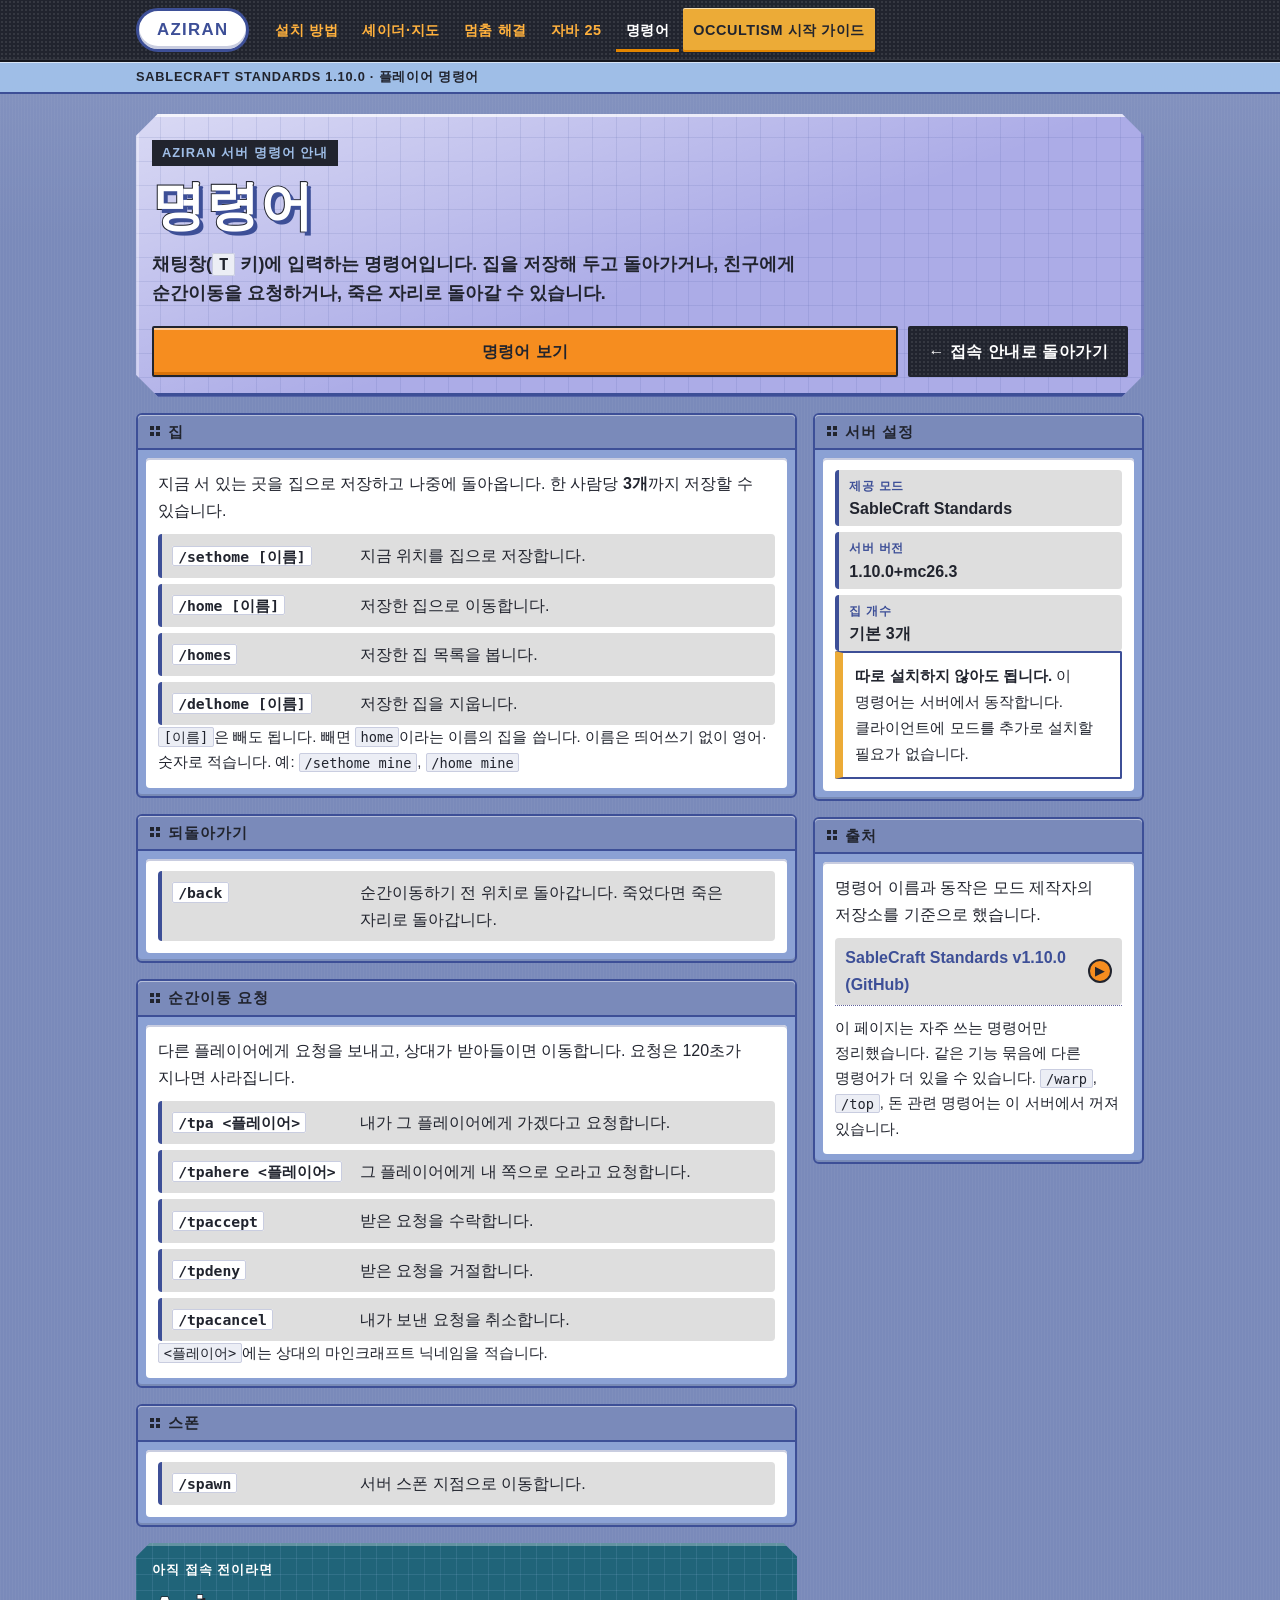
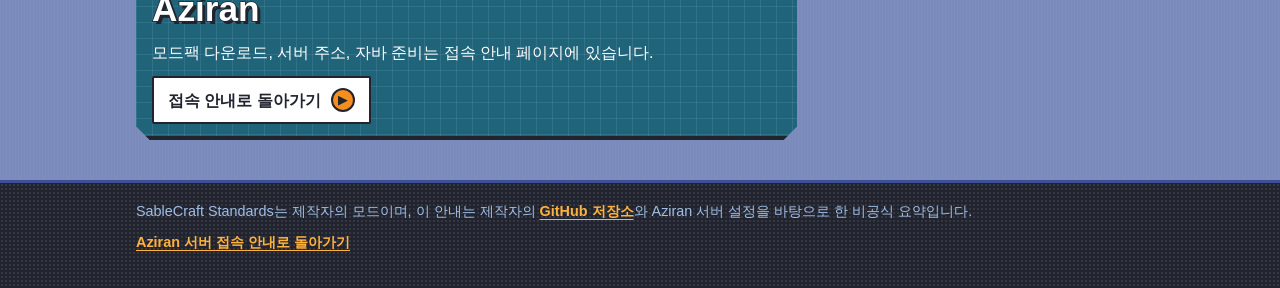
==== site/commands.html @ e2da3e11 "Add player command guide to site" ====
<!DOCTYPE html>
<html lang="ko">
<head>
<meta charset="utf-8">
<meta name="viewport" content="width=device-width, initial-scale=1">
<title>명령어 안내 · Aziran 마인크래프트 서버</title>
<meta name="description" content="Aziran 서버에서 쓸 수 있는 플레이어 명령어. 집 저장과 이동, 이전 위치와 사망 지점 복귀, 순간이동 요청, 스폰 이동.">
<meta name="color-scheme" content="light">
<link rel="stylesheet" href="styles.css">
<link rel="icon" href="data:image/svg+xml,%3Csvg xmlns='http://www.w3.org/2000/svg' viewBox='0 0 16 16'%3E%3Crect width='16' height='16' fill='%2321242e'/%3E%3Crect x='2' y='9' width='12' height='5' fill='%237a8aba'/%3E%3Crect x='6' y='4' width='4' height='5' fill='%23f68d1f'/%3E%3C/svg%3E">
</head>
<body>

<a class="skip-link" href="#homes">명령어 목록으로 건너뛰기</a>

<header class="masthead">
  <div class="topbar">
    <div class="wrap topbar-inner">
      <a class="logo-pill" href="index.html">AZIRAN</a>
      <nav aria-label="주요 메뉴">
        <ul class="nav-list">
          <li><a href="index.html#steps">설치 방법</a></li>
          <li><a href="index.html#extras">셰이더·지도</a></li>
          <li><a href="index.html#keys">멈춤 해결</a></li>
          <li><a href="index.html#java">자바 25</a></li>
          <li><a href="commands.html" aria-current="page">명령어</a></li>
          <li class="nav-feature"><a href="occultism.html">Occultism 시작 가이드</a></li>
        </ul>
      </nav>
    </div>
  </div>
  <div class="substrip">
    <div class="wrap"><p>SableCraft Standards 1.10.0 · 플레이어 명령어</p></div>
  </div>
</header>

<main class="wrap layout">

  <section class="hero-panel chamfer" aria-labelledby="hero-title">
    <p class="eyebrow">Aziran 서버 명령어 안내</p>
    <h1 class="hero-title hero-title-ko" id="hero-title">명령어</h1>
    <p class="hero-lede">채팅창(<code>T</code> 키)에 입력하는 명령어입니다. 집을 저장해 두고 돌아가거나, 친구에게 순간이동을 요청하거나, 죽은 자리로 돌아갈 수 있습니다.</p>
    <div class="cta-row">
      <a class="btn btn-primary" href="#homes">명령어 보기</a>
      <a class="btn btn-quiet" href="index.html">← 접속 안내로 돌아가기</a>
    </div>
  </section>

  <aside class="rail" aria-label="명령어 정보와 출처">

    <section class="panel" aria-labelledby="info-title">
      <h2 class="panel-head" id="info-title">서버 설정</h2>
      <div class="panel-body">
        <dl class="spec-grid">
          <div class="spec">
            <dt>제공 모드</dt>
            <dd>SableCraft Standards</dd>
          </div>
          <div class="spec">
            <dt>서버 버전</dt>
            <dd>1.10.0+mc26.3</dd>
          </div>
          <div class="spec">
            <dt>집 개수</dt>
            <dd>기본 3개</dd>
          </div>
        </dl>
        <p class="note">
          <strong>따로 설치하지 않아도 됩니다.</strong> 이 명령어는 서버에서 동작합니다. 클라이언트에 모드를 추가로 설치할 필요가 없습니다.
        </p>
      </div>
    </section>

    <section class="panel" aria-labelledby="sources-title">
      <h2 class="panel-head" id="sources-title">출처</h2>
      <div class="panel-body">
        <p>명령어 이름과 동작은 모드 제작자의 저장소를 기준으로 했습니다.</p>
        <ul class="quick-links">
          <li><a href="https://github.com/Sablednah/SableCraft-Standards/tree/v1.10.0">SableCraft Standards v1.10.0 (GitHub) <span class="arrow" aria-hidden="true">▶</span></a></li>
        </ul>
        <p class="hint dotted">이 페이지는 자주 쓰는 명령어만 정리했습니다. 같은 기능 묶음에 다른 명령어가 더 있을 수 있습니다. <code>/warp</code>, <code>/top</code>, 돈 관련 명령어는 이 서버에서 꺼져 있습니다.</p>
      </div>
    </section>

  </aside>

  <div class="content">

    <section class="panel" id="homes" aria-labelledby="homes-title">
      <h2 class="panel-head" id="homes-title">집</h2>
      <div class="panel-body">
        <p>지금 서 있는 곳을 집으로 저장하고 나중에 돌아옵니다. 한 사람당 <strong>3개</strong>까지 저장할 수 있습니다.</p>
        <dl class="cmd-list">
          <div class="cmd">
            <dt><code>/sethome [이름]</code></dt>
            <dd>지금 위치를 집으로 저장합니다.</dd>
          </div>
          <div class="cmd">
            <dt><code>/home [이름]</code></dt>
            <dd>저장한 집으로 이동합니다.</dd>
          </div>
          <div class="cmd">
            <dt><code>/homes</code></dt>
            <dd>저장한 집 목록을 봅니다.</dd>
          </div>
          <div class="cmd">
            <dt><code>/delhome [이름]</code></dt>
            <dd>저장한 집을 지웁니다.</dd>
          </div>
        </dl>
        <p class="hint"><code>[이름]</code>은 빼도 됩니다. 빼면 <code>home</code>이라는 이름의 집을 씁니다. 이름은 띄어쓰기 없이 영어·숫자로 적습니다. 예: <code>/sethome mine</code>, <code>/home mine</code></p>
      </div>
    </section>

    <section class="panel" id="back" aria-labelledby="back-title">
      <h2 class="panel-head" id="back-title">되돌아가기</h2>
      <div class="panel-body">
        <dl class="cmd-list">
          <div class="cmd">
            <dt><code>/back</code></dt>
            <dd>순간이동하기 전 위치로 돌아갑니다. 죽었다면 죽은 자리로 돌아갑니다.</dd>
          </div>
        </dl>
      </div>
    </section>

    <section class="panel" id="tpa" aria-labelledby="tpa-title">
      <h2 class="panel-head" id="tpa-title">순간이동 요청</h2>
      <div class="panel-body">
        <p>다른 플레이어에게 요청을 보내고, 상대가 받아들이면 이동합니다. 요청은 120초가 지나면 사라집니다.</p>
        <dl class="cmd-list">
          <div class="cmd">
            <dt><code>/tpa &lt;플레이어&gt;</code></dt>
            <dd>내가 그 플레이어에게 가겠다고 요청합니다.</dd>
          </div>
          <div class="cmd">
            <dt><code>/tpahere &lt;플레이어&gt;</code></dt>
            <dd>그 플레이어에게 내 쪽으로 오라고 요청합니다.</dd>
          </div>
          <div class="cmd">
            <dt><code>/tpaccept</code></dt>
            <dd>받은 요청을 수락합니다.</dd>
          </div>
          <div class="cmd">
            <dt><code>/tpdeny</code></dt>
            <dd>받은 요청을 거절합니다.</dd>
          </div>
          <div class="cmd">
            <dt><code>/tpacancel</code></dt>
            <dd>내가 보낸 요청을 취소합니다.</dd>
          </div>
        </dl>
        <p class="hint"><code>&lt;플레이어&gt;</code>에는 상대의 마인크래프트 닉네임을 적습니다.</p>
      </div>
    </section>

    <section class="panel" id="spawn" aria-labelledby="spawn-title">
      <h2 class="panel-head" id="spawn-title">스폰</h2>
      <div class="panel-body">
        <dl class="cmd-list">
          <div class="cmd">
            <dt><code>/spawn</code></dt>
            <dd>서버 스폰 지점으로 이동합니다.</dd>
          </div>
        </dl>
      </div>
    </section>

    <section class="promo chamfer" aria-labelledby="back-home-title">
      <p class="promo-label">아직 접속 전이라면</p>
      <h2 class="promo-title" id="back-home-title">Aziran</h2>
      <p>모드팩 다운로드, 서버 주소, 자바 준비는 접속 안내 페이지에 있습니다.</p>
      <a class="promo-link" href="index.html">접속 안내로 돌아가기 <span class="arrow" aria-hidden="true">▶</span></a>
    </section>

  </div>

</main>

<footer class="site-footer">
  <div class="wrap">
    <p>
      SableCraft Standards는 제작자의 모드이며, 이 안내는 제작자의
      <a href="https://github.com/Sablednah/SableCraft-Standards/tree/v1.10.0">GitHub 저장소</a>와 Aziran 서버 설정을 바탕으로 한 비공식 요약입니다.
    </p>
    <p><a href="index.html">Aziran 서버 접속 안내로 돌아가기</a></p>
  </div>
</footer>

</body>
</html>
---- site/styles.css ----
/* Aziran join guide — Y2K console chrome: periwinkle beveled plates, carbon dotted
   command bars, and amber/orange used only for "go here" cues. See root DESIGN.md. */

:root {
  color-scheme: light;

  --signal:        #f68d1f;
  --signal-deep:   #d9730a;
  --amber:         #ecab37;
  --nav-gold:      #e48600;
  --nav-gold-lit:  #ffb13d;
  --canvas:        #7a8aba;
  --canvas-soft:   #9fbee7;
  --lavender:      #acace7;
  --ice:           #c0d5e6;
  --periwinkle:    #8ba1d4;
  --chrome-indigo: #3d4f97;
  --muted-indigo:  #60619c;
  --platinum:      #dedede;
  --surface:       #ffffff;
  --carbon:        #21242e;
  --carbon-deep:   #15171e;
  --hairline:      #5a5f8c;
  --ink:           #21242e;
  --ink-soft:      #3d4f97;
  --teal:          #206479;
  --alert:         #b3000e;

  --gutter: 16px;
  --measure: 1040px;
  --chamfer: 14px;

  --bevel: inset 0 1px 0 rgba(255, 255, 255, 0.55), inset 0 -2px 0 rgba(33, 36, 46, 0.18);
  --dots: radial-gradient(rgba(255, 255, 255, 0.09) 1px, transparent 1.4px);
}

*, *::before, *::after { box-sizing: border-box; }

html { -webkit-text-size-adjust: 100%; }

body {
  margin: 0;
  min-width: 0;
  background-color: var(--canvas);
  background-image:
    linear-gradient(180deg, rgba(255, 255, 255, 0.10), rgba(255, 255, 255, 0) 240px),
    repeating-linear-gradient(90deg, rgba(255, 255, 255, 0.035) 0 1px, transparent 1px 3px);
  color: var(--ink);
  font-family: Arial, "Apple SD Gothic Neo", "Malgun Gothic", "Noto Sans KR",
               "Pretendard", "Segoe UI", system-ui, sans-serif;
  font-size: 16px;
  line-height: 1.7;
  word-break: keep-all;
  overflow-wrap: anywhere;
}

code {
  font-family: ui-monospace, "SFMono-Regular", "Consolas", "DejaVu Sans Mono", monospace;
  font-size: 0.92em;
  background: #eceef5;
  border: 1px solid #c9cde0;
  border-radius: 2px;
  padding: 0.05em 0.35em;
}

a {
  color: var(--ink-soft);
  font-weight: 700;
  text-decoration-thickness: 1px;
  text-underline-offset: 3px;
}
a:hover { color: var(--carbon); text-decoration-thickness: 2px; }

:focus-visible {
  outline: 3px solid var(--carbon);
  outline-offset: 2px;
  box-shadow: 0 0 0 6px var(--amber);
}

.wrap {
  width: 100%;
  max-width: var(--measure);
  margin-inline: auto;
  padding-inline: var(--gutter);
}

.skip-link {
  position: absolute;
  left: -9999px;
  top: 0;
  z-index: 10;
  background: var(--amber);
  color: var(--carbon);
  padding: 10px 14px;
  font-weight: 700;
}
.skip-link:focus { left: 8px; top: 8px; }

.chamfer {
  clip-path: polygon(var(--chamfer) 0, calc(100% - var(--chamfer)) 0, 100% var(--chamfer),
                     100% calc(100% - var(--chamfer)), calc(100% - var(--chamfer)) 100%,
                     var(--chamfer) 100%, 0 calc(100% - var(--chamfer)), 0 var(--chamfer));
}

/* ---------- command bar + sub strip ---------- */

.topbar {
  background-color: var(--carbon);
  background-image: var(--dots);
  background-size: 4px 4px;
  border-bottom: 2px solid var(--carbon-deep);
  box-shadow: inset 0 -1px 0 rgba(255, 255, 255, 0.08);
}

.topbar-inner {
  display: flex;
  flex-wrap: wrap;
  align-items: center;
  gap: 8px 16px;
  padding-block: 8px;
}

.topbar :focus-visible { outline-color: var(--amber); box-shadow: 0 0 0 6px var(--carbon-deep); }

.logo-pill {
  display: inline-flex;
  align-items: center;
  min-height: 44px;
  padding: 4px 18px;
  background: var(--surface);
  border: 3px solid var(--chrome-indigo);
  border-radius: 9999px;
  box-shadow: inset 0 -3px 0 #c9cde0;
  color: var(--chrome-indigo);
  font-family: "Arial Black", Arial, sans-serif;
  font-weight: 900;
  font-size: 1.05rem;
  letter-spacing: 0.08em;
  text-decoration: none;
}
.logo-pill:hover { color: var(--carbon); }

.nav-list {
  display: flex;
  flex-wrap: wrap;
  gap: 2px 4px;
  margin: 0;
  padding: 0;
  list-style: none;
}

.nav-list a {
  display: inline-flex;
  align-items: center;
  min-height: 44px;
  padding: 4px 10px;
  color: var(--nav-gold-lit);
  font-size: 0.9rem;
  letter-spacing: 0.04em;
  text-decoration: none;
  text-transform: uppercase;
}
.nav-list a:hover { color: var(--surface); text-decoration: underline; }
.nav-list a[aria-current="page"] {
  color: var(--surface);
  box-shadow: inset 0 -3px 0 var(--nav-gold);
}

.nav-list .nav-feature a {
  color: var(--carbon);
  background: var(--amber);
  border-radius: 2px;
  box-shadow: inset 0 1px 0 rgba(255, 255, 255, 0.6), inset 0 -2px 0 var(--nav-gold);
}
.nav-list .nav-feature a:hover { background: var(--nav-gold-lit); color: var(--carbon); text-decoration: none; }
.nav-list .nav-feature a[aria-current="page"] { background: var(--surface); }

.substrip {
  background: var(--canvas-soft);
  border-bottom: 2px solid var(--chrome-indigo);
  box-shadow: inset 0 1px 0 rgba(255, 255, 255, 0.6);
}
.substrip p {
  margin: 0;
  padding-block: 4px;
  font-size: 0.8rem;
  font-weight: 700;
  letter-spacing: 0.06em;
  text-transform: uppercase;
  color: var(--carbon);
}

/* ---------- page grid ---------- */

main { padding-block: 20px 8px; }

.layout {
  display: grid;
  gap: 16px;
  grid-template-columns: minmax(0, 1fr);
  grid-template-areas: "hero" "rail" "content";
}
.hero-panel { grid-area: hero; }
.rail       { grid-area: rail; }
.content    { grid-area: content; }

.content, .rail {
  display: grid;
  gap: 16px;
  align-content: start;
  min-width: 0;
}

@media (min-width: 820px) {
  .layout {
    grid-template-columns: minmax(0, 2fr) minmax(0, 1fr);
    grid-template-areas: "hero hero" "content rail";
  }
}

/* ---------- hero plate ---------- */

.hero-panel {
  --chamfer: 22px;
  position: relative;
  padding: 24px 16px 20px;
  background-color: var(--lavender);
  background-image:
    linear-gradient(90deg, rgba(61, 79, 151, 0.12) 1px, transparent 1px),
    linear-gradient(0deg, rgba(61, 79, 151, 0.12) 1px, transparent 1px),
    linear-gradient(160deg, rgba(255, 255, 255, 0.55), rgba(255, 255, 255, 0) 55%);
  background-size: 24px 24px, 24px 24px, 100% 100%;
  box-shadow: inset 0 3px 0 rgba(255, 255, 255, 0.7), inset 0 -4px 0 var(--chrome-indigo),
              inset 3px 0 0 rgba(255, 255, 255, 0.35), inset -3px 0 0 rgba(61, 79, 151, 0.45);
}
.hero-panel-occult { background-color: var(--ice); }

.eyebrow {
  display: inline-block;
  margin: 0 0 10px;
  padding: 2px 10px;
  background: var(--carbon);
  color: var(--canvas-soft);
  font-size: 0.8rem;
  font-weight: 700;
  letter-spacing: 0.08em;
  text-transform: uppercase;
}

.hero-title {
  margin: 0;
  font-family: "Arial Black", Arial, sans-serif;
  font-weight: 900;
  font-size: clamp(2.6rem, 12vw, 4.4rem);
  line-height: 1.02;
  letter-spacing: 0.02em;
  color: var(--surface);
  -webkit-text-stroke: 2px var(--carbon);
  paint-order: stroke fill;
  text-shadow: 4px 4px 0 var(--chrome-indigo);
}
.hero-title-ko {
  font-size: clamp(2rem, 8.5vw, 3.3rem);
  line-height: 1.15;
}

.hero-lede {
  margin: 14px 0 18px;
  max-width: 38em;
  font-size: clamp(1rem, 3.6vw, 1.12rem);
  font-weight: 700;
  line-height: 1.6;
  color: var(--carbon);
}

.hero-grid {
  display: grid;
  gap: 12px;
}
@media (min-width: 820px) {
  .hero-grid { grid-template-columns: minmax(0, 1.1fr) minmax(0, 1fr); align-items: start; }
}

/* ---------- address + buttons ---------- */

.address {
  display: flex;
  flex-wrap: wrap;
  align-items: center;
  gap: 8px 12px;
  padding: 12px;
  background: var(--surface);
  border: 2px solid var(--chrome-indigo);
  border-radius: 4px;
  box-shadow: inset 0 2px 0 #c9cde0;
}

.address-label {
  font-size: 0.8rem;
  font-weight: 700;
  letter-spacing: 0.06em;
  color: var(--ink-soft);
}

.address-value {
  font-size: clamp(1.15rem, 5vw, 1.5rem);
  font-weight: 700;
  color: var(--carbon);
  background: none;
  border: 0;
  padding: 0;
}

.copy-btn { margin-inline-start: auto; }

.copy-status {
  margin: 6px 2px 0;
  min-height: 1.6em;
  font-size: 0.92rem;
  font-weight: 700;
  color: var(--carbon);
}
.copy-status[data-state="ok"]   { color: var(--teal); }
.copy-status[data-state="fail"] { color: var(--alert); }

.cta-row {
  display: flex;
  flex-wrap: wrap;
  gap: 10px;
}

.btn {
  display: inline-flex;
  flex-direction: column;
  align-items: center;
  justify-content: center;
  gap: 2px;
  min-height: 48px;
  padding: 10px 18px;
  border: 2px solid var(--carbon);
  border-radius: 2px;
  font: inherit;
  font-weight: 700;
  letter-spacing: 0.03em;
  text-align: center;
  text-decoration: none;
  cursor: pointer;
}
.btn:active { transform: translateY(1px); }

.btn-primary {
  flex: 1 1 15rem;
  background: var(--signal);
  color: var(--carbon);
  box-shadow: inset 0 2px 0 rgba(255, 255, 255, 0.55), inset 0 -3px 0 var(--signal-deep);
}
.btn-primary:hover { background: var(--nav-gold-lit); color: var(--carbon); }

.btn-sub {
  font-size: 0.78rem;
  font-weight: 400;
  word-break: break-all;
}

.btn-quiet {
  flex: 0 1 auto;
  background: var(--carbon);
  background-image: var(--dots);
  background-size: 4px 4px;
  color: var(--surface);
}
.btn-quiet:hover { background-color: var(--chrome-indigo); color: var(--surface); }

.btn-ghost {
  min-height: 44px;
  padding: 8px 14px;
  background: var(--amber);
  color: var(--carbon);
  box-shadow: inset 0 2px 0 rgba(255, 255, 255, 0.55), inset 0 -3px 0 var(--nav-gold);
}
.btn-ghost:hover { background: var(--nav-gold-lit); }

.arrow {
  display: inline-grid;
  place-items: center;
  flex: none;
  width: 24px;
  height: 24px;
  border-radius: 9999px;
  background: var(--signal);
  border: 2px solid var(--carbon);
  color: var(--carbon);
  font-size: 0.8rem;
  line-height: 1;
}

/* ---------- panels ---------- */

.panel {
  background: var(--periwinkle);
  border: 2px solid var(--chrome-indigo);
  border-radius: 6px;
  box-shadow: var(--bevel);
  min-width: 0;
}

.panel-head {
  display: flex;
  align-items: center;
  gap: 8px;
  margin: 0;
  padding: 6px 12px;
  background: var(--canvas);
  border-bottom: 2px solid var(--chrome-indigo);
  border-radius: 4px 4px 0 0;
  box-shadow: inset 0 1px 0 rgba(255, 255, 255, 0.45);
  color: var(--carbon);
  font-size: 0.95rem;
  font-weight: 700;
  letter-spacing: 0.06em;
  line-height: 1.4;
  text-transform: uppercase;
}
.panel-head::before {
  content: "";
  flex: none;
  width: 10px;
  height: 10px;
  background:
    linear-gradient(var(--carbon) 0 0) 0 0 / 4px 4px no-repeat,
    linear-gradient(var(--carbon) 0 0) 6px 0 / 4px 4px no-repeat,
    linear-gradient(var(--carbon) 0 0) 0 6px / 4px 4px no-repeat,
    linear-gradient(var(--carbon) 0 0) 6px 6px / 4px 4px no-repeat;
}

.panel-body {
  margin: 8px;
  padding: 12px;
  background: var(--surface);
  border-radius: 4px;
  box-shadow: inset 0 2px 0 #c9cde0;
}
.panel-body > :first-child { margin-top: 0; }
.panel-body > :last-child  { margin-bottom: 0; }
.panel-body p { margin: 0 0 10px; }

/* ---------- specs rail ---------- */

.spec-grid {
  display: grid;
  grid-template-columns: repeat(auto-fit, minmax(140px, 1fr));
  gap: 6px;
  margin: 0;
}
@media (min-width: 820px) {
  .spec-grid { grid-template-columns: minmax(0, 1fr); }
}

.spec {
  display: grid;
  grid-template-columns: minmax(0, 1fr);
  padding: 6px 10px;
  background: var(--platinum);
  border-radius: 4px;
  border-left: 4px solid var(--chrome-indigo);
}
.spec dt {
  font-size: 0.78rem;
  font-weight: 700;
  letter-spacing: 0.05em;
  color: var(--ink-soft);
}
.spec dd {
  margin: 0;
  font-weight: 700;
  line-height: 1.45;
}

.quick-links {
  display: grid;
  gap: 6px;
  margin: 0;
  padding: 0;
  list-style: none;
}
.quick-links a {
  display: flex;
  align-items: center;
  justify-content: space-between;
  gap: 8px;
  min-height: 44px;
  padding: 6px 10px;
  background: var(--platinum);
  border-radius: 4px;
  color: var(--ink-soft);
  text-decoration: none;
}
.quick-links a:hover { background: var(--ice); color: var(--carbon); }

/* ---------- notes ---------- */

.note {
  margin: 12px 0 0;
  padding: 10px 12px;
  background: var(--surface);
  border: 2px solid var(--chrome-indigo);
  border-left: 8px solid var(--amber);
  border-radius: 2px;
  font-size: 0.95rem;
}
.note strong { color: var(--carbon); }
.hero-panel .note { margin-top: 0; }

.dotted { border-top: 1px dotted var(--muted-indigo); padding-top: 10px; }

/* ---------- steps ---------- */

.step-list {
  display: grid;
  gap: 8px;
  margin: 0;
  padding: 0;
  list-style: none;
}

.step {
  padding: 12px;
  background: var(--platinum);
  border-radius: 4px;
  box-shadow: inset 0 1px 0 rgba(255, 255, 255, 0.8), inset 0 -2px 0 #bfc2cf;
}

.step-title {
  display: flex;
  align-items: center;
  gap: 10px;
  margin: 0 0 8px;
  font-size: clamp(1.05rem, 4.2vw, 1.18rem);
  line-height: 1.4;
  color: var(--carbon);
}

.step-num {
  flex: none;
  display: grid;
  place-items: center;
  width: 34px;
  height: 34px;
  background: var(--carbon);
  background-image: var(--dots);
  background-size: 4px 4px;
  color: var(--amber);
  border-radius: 2px;
  font-family: "Arial Black", Arial, sans-serif;
  font-size: 1.05rem;
}

.substeps {
  display: grid;
  gap: 4px;
  margin: 0;
  padding-inline-start: 1.4em;
}

/* ---------- command list ---------- */

.cmd-list {
  display: grid;
  gap: 6px;
  margin: 0;
}
.cmd {
  display: grid;
  gap: 2px 12px;
  padding: 8px 10px;
  background: var(--platinum);
  border-radius: 4px;
  border-left: 4px solid var(--chrome-indigo);
}
@media (min-width: 560px) {
  .cmd { grid-template-columns: minmax(11em, auto) minmax(0, 1fr); align-items: baseline; }
}
.cmd dt { font-weight: 700; }
.cmd dt code { background: var(--surface); }
.cmd dd { margin: 0; }

.hint, .links {
  margin: 10px 0 0;
  font-size: 0.93rem;
}
.links { border-top: 1px dotted var(--muted-indigo); padding-top: 8px; }

.shot {
  margin: 8px 0 4px;
  padding: 6px;
  max-width: 624px;
  background: var(--carbon);
  background-image: var(--dots);
  background-size: 4px 4px;
  border: 2px solid var(--chrome-indigo);
  border-radius: 2px;
  box-shadow: var(--bevel);
}
.shot img {
  display: block;
  width: 100%;
  height: auto;
  border: 1px solid var(--carbon-deep);
}
.shot figcaption {
  margin-top: 6px;
  font-size: 0.85rem;
  color: var(--amber);
}

/* ---------- promo card (Occultism link) ---------- */

.promo {
  display: grid;
  gap: 10px;
  padding: 16px;
  background-color: var(--teal);
  background-image:
    linear-gradient(90deg, rgba(159, 190, 231, 0.14) 1px, transparent 1px),
    linear-gradient(0deg, rgba(159, 190, 231, 0.14) 1px, transparent 1px);
  background-size: 16px 16px;
  box-shadow: inset 0 3px 0 rgba(255, 255, 255, 0.3), inset 0 -4px 0 var(--carbon);
  color: var(--surface);
}
.promo-label {
  margin: 0;
  font-size: 0.8rem;
  font-weight: 700;
  letter-spacing: 0.08em;
  text-transform: uppercase;
  color: var(--surface);
}
.promo-title {
  margin: 0;
  font-family: "Arial Black", Arial, sans-serif;
  font-weight: 900;
  font-size: clamp(1.6rem, 6vw, 2.2rem);
  line-height: 1.1;
  color: var(--surface);
  -webkit-text-stroke: 1.5px var(--carbon);
  paint-order: stroke fill;
  text-shadow: 3px 3px 0 var(--carbon);
}
.promo p { margin: 0; }
.promo-link {
  display: inline-flex;
  align-items: center;
  justify-self: start;
  gap: 10px;
  min-height: 48px;
  padding: 8px 14px;
  background: var(--surface);
  border: 2px solid var(--carbon);
  border-radius: 2px;
  color: var(--carbon);
  text-decoration: none;
}
.promo-link:hover { background: var(--amber); color: var(--carbon); }
.promo :focus-visible { outline-color: var(--surface); box-shadow: 0 0 0 6px var(--carbon); }

/* ---------- footer ---------- */

.site-footer {
  margin-top: 32px;
  padding-block: 16px 28px;
  background-color: var(--carbon);
  background-image: var(--dots);
  background-size: 4px 4px;
  border-top: 3px solid var(--chrome-indigo);
  color: var(--canvas-soft);
  font-size: 0.9rem;
}
.site-footer p { margin: 0 0 6px; }
.site-footer a { color: var(--nav-gold-lit); }
.site-footer a:hover { color: var(--surface); }
.site-footer code { background: var(--carbon-deep); border-color: var(--hairline); color: var(--surface); }
.site-footer :focus-visible { outline-color: var(--amber); box-shadow: 0 0 0 6px var(--carbon-deep); }

@media (prefers-reduced-motion: reduce) {
  *, *::before, *::after {
    animation-duration: 0.01ms !important;
    animation-iteration-count: 1 !important;
    transition-duration: 0.01ms !important;
  }
  .btn:active { transform: none; }
}
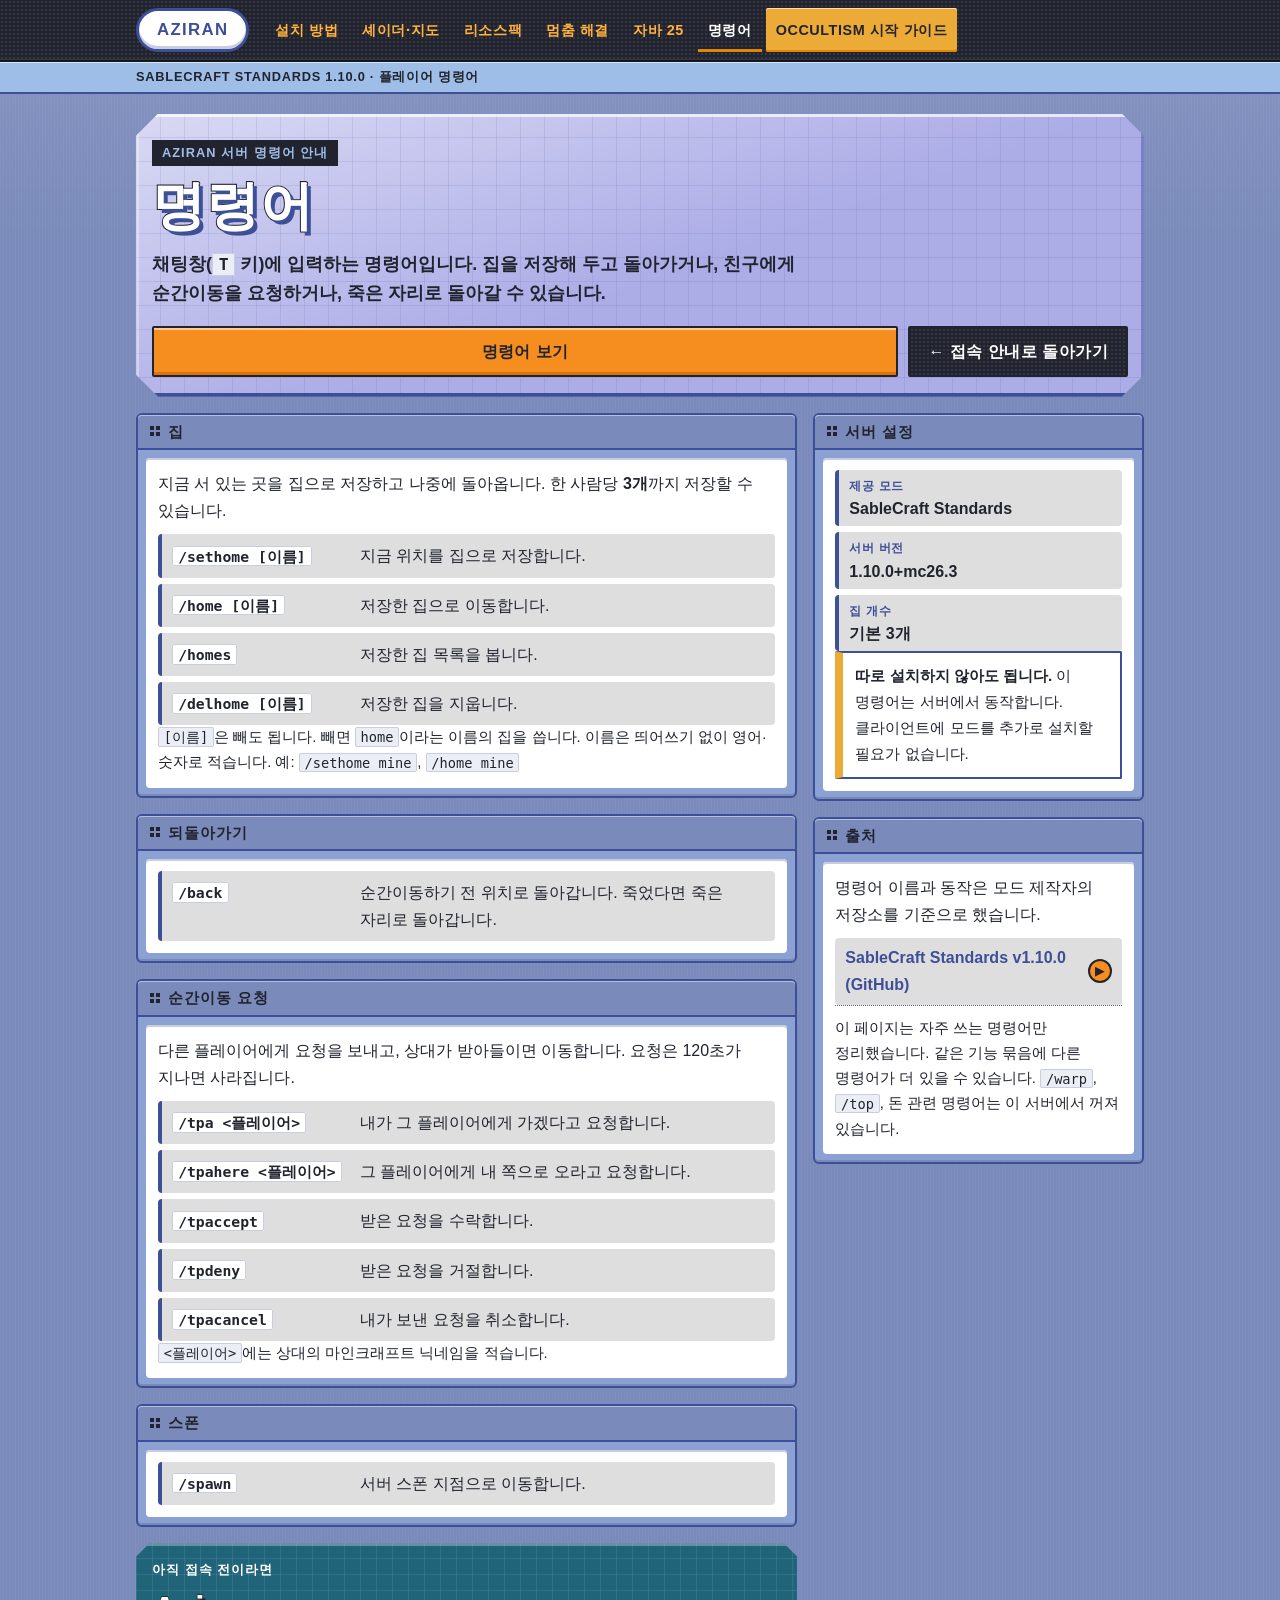
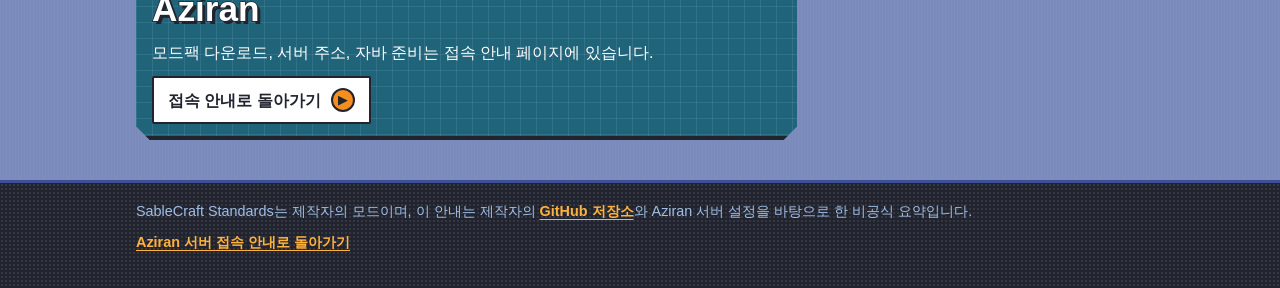
==== commit 50ed3f06: "Build client 1.1.7 with Korean translation and optional resource packs" ====
--- a/site/commands.html
+++ b/site/commands.html
@@ -21,6 +21,7 @@
         <ul class="nav-list">
           <li><a href="index.html#steps">설치 방법</a></li>
           <li><a href="index.html#extras">셰이더·지도</a></li>
+          <li><a href="index.html#resourcepacks">리소스팩</a></li>
           <li><a href="index.html#keys">멈춤 해결</a></li>
           <li><a href="index.html#java">자바 25</a></li>
           <li><a href="commands.html" aria-current="page">명령어</a></li>
--- a/site/styles.css
+++ b/site/styles.css
@@ -584,6 +584,18 @@
 .cmd dt code { background: var(--surface); }
 .cmd dd { margin: 0; }
 
+/* Default on/off marks for resource packs: amber badge for on, quiet outline for off. */
+.state-on, .state-off {
+  display: inline-block;
+  margin-inline-start: 6px;
+  padding: 0 6px;
+  border-radius: 2px;
+  font-size: 0.8rem;
+  vertical-align: 1px;
+}
+.state-on  { background: var(--amber); color: var(--carbon); border: 1px solid var(--carbon); }
+.state-off { background: var(--surface); color: var(--muted-indigo); border: 1px solid var(--muted-indigo); }
+
 .hint, .links {
   margin: 10px 0 0;
   font-size: 0.93rem;
@@ -613,7 +625,7 @@
   color: var(--amber);
 }
 
-/* ---------- promo card (Occultism link) ---------- */
+/* ---------- promo cards (Occultism, command guide) ---------- */
 
 .promo {
   display: grid;
@@ -662,6 +674,7 @@
 }
 .promo-link:hover { background: var(--amber); color: var(--carbon); }
 .promo :focus-visible { outline-color: var(--surface); box-shadow: 0 0 0 6px var(--carbon); }
+.promo-commands { background-color: var(--chrome-indigo); }
 
 /* ---------- footer ---------- */
 
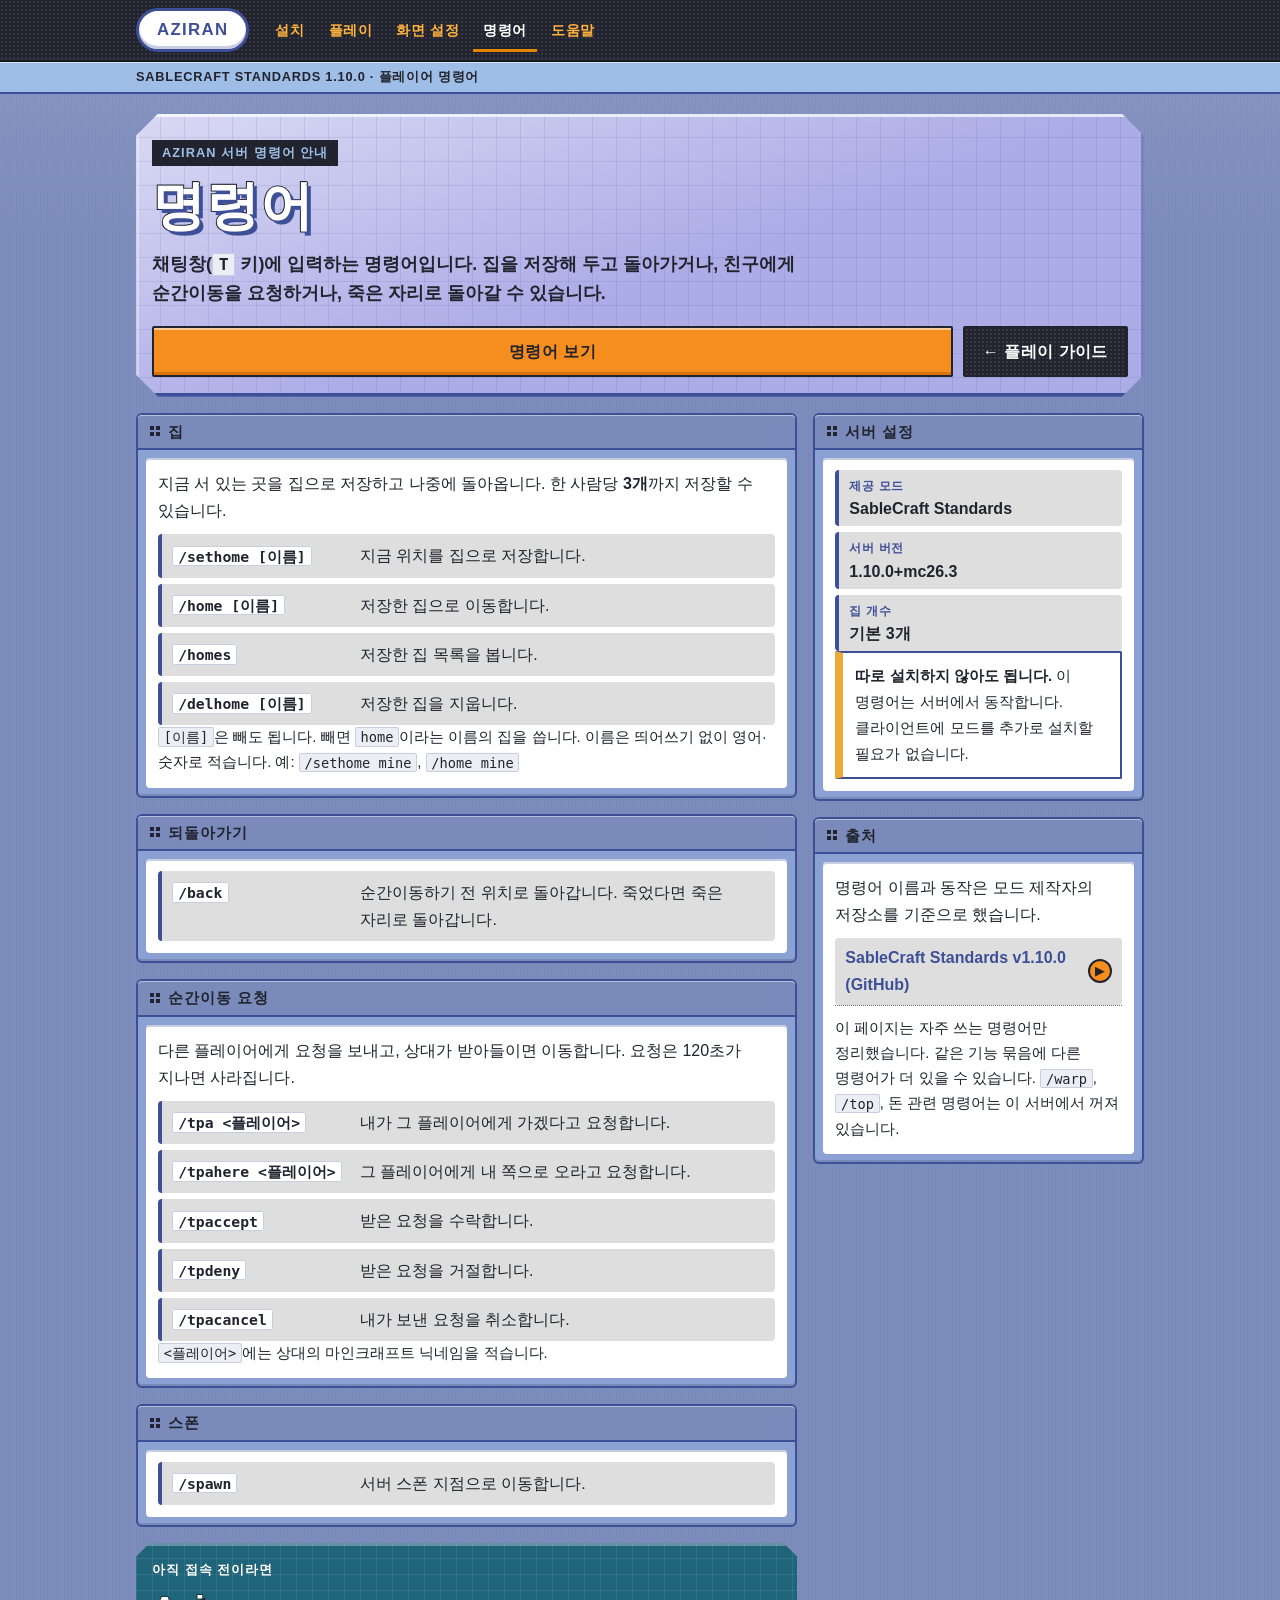
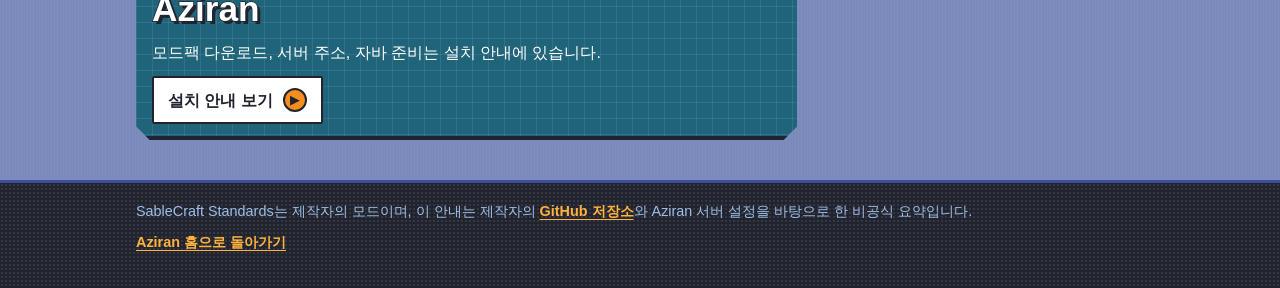
==== commit a313976e: "Organize the site into a concise home and illustrated player guides" ====
--- a/site/commands.html
+++ b/site/commands.html
@@ -19,13 +19,11 @@
       <a class="logo-pill" href="index.html">AZIRAN</a>
       <nav aria-label="주요 메뉴">
         <ul class="nav-list">
-          <li><a href="index.html#steps">설치 방법</a></li>
-          <li><a href="index.html#extras">셰이더·지도</a></li>
-          <li><a href="index.html#resourcepacks">리소스팩</a></li>
-          <li><a href="index.html#keys">멈춤 해결</a></li>
-          <li><a href="index.html#java">자바 25</a></li>
+          <li><a href="join.html">설치</a></li>
+          <li><a href="play.html">플레이</a></li>
+          <li><a href="visuals.html">화면 설정</a></li>
           <li><a href="commands.html" aria-current="page">명령어</a></li>
-          <li class="nav-feature"><a href="occultism.html">Occultism 시작 가이드</a></li>
+          <li><a href="help.html">도움말</a></li>
         </ul>
       </nav>
     </div>
@@ -43,47 +41,9 @@
     <p class="hero-lede">채팅창(<code>T</code> 키)에 입력하는 명령어입니다. 집을 저장해 두고 돌아가거나, 친구에게 순간이동을 요청하거나, 죽은 자리로 돌아갈 수 있습니다.</p>
     <div class="cta-row">
       <a class="btn btn-primary" href="#homes">명령어 보기</a>
-      <a class="btn btn-quiet" href="index.html">← 접속 안내로 돌아가기</a>
+      <a class="btn btn-quiet" href="play.html">← 플레이 가이드</a>
     </div>
   </section>
-
-  <aside class="rail" aria-label="명령어 정보와 출처">
-
-    <section class="panel" aria-labelledby="info-title">
-      <h2 class="panel-head" id="info-title">서버 설정</h2>
-      <div class="panel-body">
-        <dl class="spec-grid">
-          <div class="spec">
-            <dt>제공 모드</dt>
-            <dd>SableCraft Standards</dd>
-          </div>
-          <div class="spec">
-            <dt>서버 버전</dt>
-            <dd>1.10.0+mc26.3</dd>
-          </div>
-          <div class="spec">
-            <dt>집 개수</dt>
-            <dd>기본 3개</dd>
-          </div>
-        </dl>
-        <p class="note">
-          <strong>따로 설치하지 않아도 됩니다.</strong> 이 명령어는 서버에서 동작합니다. 클라이언트에 모드를 추가로 설치할 필요가 없습니다.
-        </p>
-      </div>
-    </section>
-
-    <section class="panel" aria-labelledby="sources-title">
-      <h2 class="panel-head" id="sources-title">출처</h2>
-      <div class="panel-body">
-        <p>명령어 이름과 동작은 모드 제작자의 저장소를 기준으로 했습니다.</p>
-        <ul class="quick-links">
-          <li><a href="https://github.com/Sablednah/SableCraft-Standards/tree/v1.10.0">SableCraft Standards v1.10.0 (GitHub) <span class="arrow" aria-hidden="true">▶</span></a></li>
-        </ul>
-        <p class="hint dotted">이 페이지는 자주 쓰는 명령어만 정리했습니다. 같은 기능 묶음에 다른 명령어가 더 있을 수 있습니다. <code>/warp</code>, <code>/top</code>, 돈 관련 명령어는 이 서버에서 꺼져 있습니다.</p>
-      </div>
-    </section>
-
-  </aside>
 
   <div class="content">
 
@@ -170,11 +130,49 @@
     <section class="promo chamfer" aria-labelledby="back-home-title">
       <p class="promo-label">아직 접속 전이라면</p>
       <h2 class="promo-title" id="back-home-title">Aziran</h2>
-      <p>모드팩 다운로드, 서버 주소, 자바 준비는 접속 안내 페이지에 있습니다.</p>
-      <a class="promo-link" href="index.html">접속 안내로 돌아가기 <span class="arrow" aria-hidden="true">▶</span></a>
+      <p>모드팩 다운로드, 서버 주소, 자바 준비는 설치 안내에 있습니다.</p>
+      <a class="promo-link" href="join.html">설치 안내 보기 <span class="arrow" aria-hidden="true">▶</span></a>
     </section>
 
   </div>
+
+  <aside class="rail" aria-label="명령어 정보와 출처">
+
+    <section class="panel" aria-labelledby="info-title">
+      <h2 class="panel-head" id="info-title">서버 설정</h2>
+      <div class="panel-body">
+        <dl class="spec-grid">
+          <div class="spec">
+            <dt>제공 모드</dt>
+            <dd>SableCraft Standards</dd>
+          </div>
+          <div class="spec">
+            <dt>서버 버전</dt>
+            <dd>1.10.0+mc26.3</dd>
+          </div>
+          <div class="spec">
+            <dt>집 개수</dt>
+            <dd>기본 3개</dd>
+          </div>
+        </dl>
+        <p class="note">
+          <strong>따로 설치하지 않아도 됩니다.</strong> 이 명령어는 서버에서 동작합니다. 클라이언트에 모드를 추가로 설치할 필요가 없습니다.
+        </p>
+      </div>
+    </section>
+
+    <section class="panel" aria-labelledby="sources-title">
+      <h2 class="panel-head" id="sources-title">출처</h2>
+      <div class="panel-body">
+        <p>명령어 이름과 동작은 모드 제작자의 저장소를 기준으로 했습니다.</p>
+        <ul class="quick-links">
+          <li><a href="https://github.com/Sablednah/SableCraft-Standards/tree/v1.10.0">SableCraft Standards v1.10.0 (GitHub) <span class="arrow" aria-hidden="true">▶</span></a></li>
+        </ul>
+        <p class="hint dotted">이 페이지는 자주 쓰는 명령어만 정리했습니다. 같은 기능 묶음에 다른 명령어가 더 있을 수 있습니다. <code>/warp</code>, <code>/top</code>, 돈 관련 명령어는 이 서버에서 꺼져 있습니다.</p>
+      </div>
+    </section>
+
+  </aside>
 
 </main>
 
@@ -184,7 +182,7 @@
       SableCraft Standards는 제작자의 모드이며, 이 안내는 제작자의
       <a href="https://github.com/Sablednah/SableCraft-Standards/tree/v1.10.0">GitHub 저장소</a>와 Aziran 서버 설정을 바탕으로 한 비공식 요약입니다.
     </p>
-    <p><a href="index.html">Aziran 서버 접속 안내로 돌아가기</a></p>
+    <p><a href="index.html">Aziran 홈으로 돌아가기</a></p>
   </div>
 </footer>
 
--- a/site/styles.css
+++ b/site/styles.css
@@ -166,15 +166,6 @@
   box-shadow: inset 0 -3px 0 var(--nav-gold);
 }
 
-.nav-list .nav-feature a {
-  color: var(--carbon);
-  background: var(--amber);
-  border-radius: 2px;
-  box-shadow: inset 0 1px 0 rgba(255, 255, 255, 0.6), inset 0 -2px 0 var(--nav-gold);
-}
-.nav-list .nav-feature a:hover { background: var(--nav-gold-lit); color: var(--carbon); text-decoration: none; }
-.nav-list .nav-feature a[aria-current="page"] { background: var(--surface); }
-
 .substrip {
   background: var(--canvas-soft);
   border-bottom: 2px solid var(--chrome-indigo);
@@ -198,11 +189,11 @@
   display: grid;
   gap: 16px;
   grid-template-columns: minmax(0, 1fr);
-  grid-template-areas: "hero" "rail" "content";
-}
-.hero-panel { grid-area: hero; }
-.rail       { grid-area: rail; }
-.content    { grid-area: content; }
+  grid-template-areas: "hero" "content" "rail";
+}
+.layout > .hero-panel { grid-area: hero; }
+.layout > .rail       { grid-area: rail; }
+.layout > .content    { grid-area: content; }
 
 .content, .rail {
   display: grid;
@@ -211,7 +202,22 @@
   min-width: 0;
 }
 
+/* Home: hero, then guide cards, then install/help entry points — no side rail. */
+.stack {
+  display: grid;
+  gap: 16px;
+  grid-template-columns: minmax(0, 1fr);
+}
+
+.entry-grid {
+  display: grid;
+  gap: 16px;
+  grid-template-columns: minmax(0, 1fr);
+  align-items: start;
+}
+
 @media (min-width: 820px) {
+  .entry-grid { grid-template-columns: repeat(2, minmax(0, 1fr)); }
   .layout {
     grid-template-columns: minmax(0, 2fr) minmax(0, 1fr);
     grid-template-areas: "hero hero" "content rail";
@@ -496,6 +502,69 @@
   text-decoration: none;
 }
 .quick-links a:hover { background: var(--ice); color: var(--carbon); }
+.quick-links .link-text { flex: 1 1 auto; min-width: 0; }
+
+/* ---------- pixel icons + home guide cards ---------- */
+
+.guide-icon, .link-icon {
+  flex: none;
+  display: block;
+  background-color: var(--carbon);
+  background-image: var(--dots);
+  background-size: 4px 4px;
+  border: 2px solid var(--chrome-indigo);
+  border-radius: 2px;
+  image-rendering: pixelated;
+}
+.guide-icon { width: 56px; height: 56px; padding: 4px; }
+.link-icon  { width: 28px; height: 28px; padding: 2px; border-width: 1px; }
+
+.guide-grid {
+  display: grid;
+  grid-template-columns: repeat(auto-fill, minmax(min(100%, 17rem), 1fr));
+  gap: 8px;
+  margin: 0;
+  padding: 0;
+  list-style: none;
+}
+.guide-grid > li { display: flex; min-width: 0; }
+
+.guide-card {
+  display: flex;
+  align-items: center;
+  gap: 12px;
+  width: 100%;
+  min-height: 76px;
+  padding: 10px 12px 10px 10px;
+  background: var(--platinum);
+  border-radius: 4px;
+  border-left: 4px solid var(--chrome-indigo);
+  box-shadow: inset 0 1px 0 rgba(255, 255, 255, 0.8), inset 0 -2px 0 #bfc2cf;
+  color: var(--ink);
+  text-decoration: none;
+}
+.guide-card:hover { background: var(--ice); color: var(--carbon); }
+.guide-card:hover .guide-icon { border-color: var(--signal); }
+
+.guide-text { display: grid; flex: 1 1 auto; min-width: 0; gap: 2px; }
+.guide-title {
+  color: var(--carbon);
+  font-size: 1.05rem;
+  line-height: 1.35;
+}
+.guide-desc {
+  color: var(--ink);
+  font-size: 0.92rem;
+  font-weight: 400;
+  line-height: 1.5;
+}
+
+/* Old home bookmarks (#steps, #backpack, …) land on these links; mark the one reached. */
+.guide-card:target, .quick-links a:target {
+  background: var(--surface);
+  border-left-color: var(--signal);
+  box-shadow: inset 0 0 0 3px var(--amber);
+}
 
 /* ---------- notes ---------- */
 
